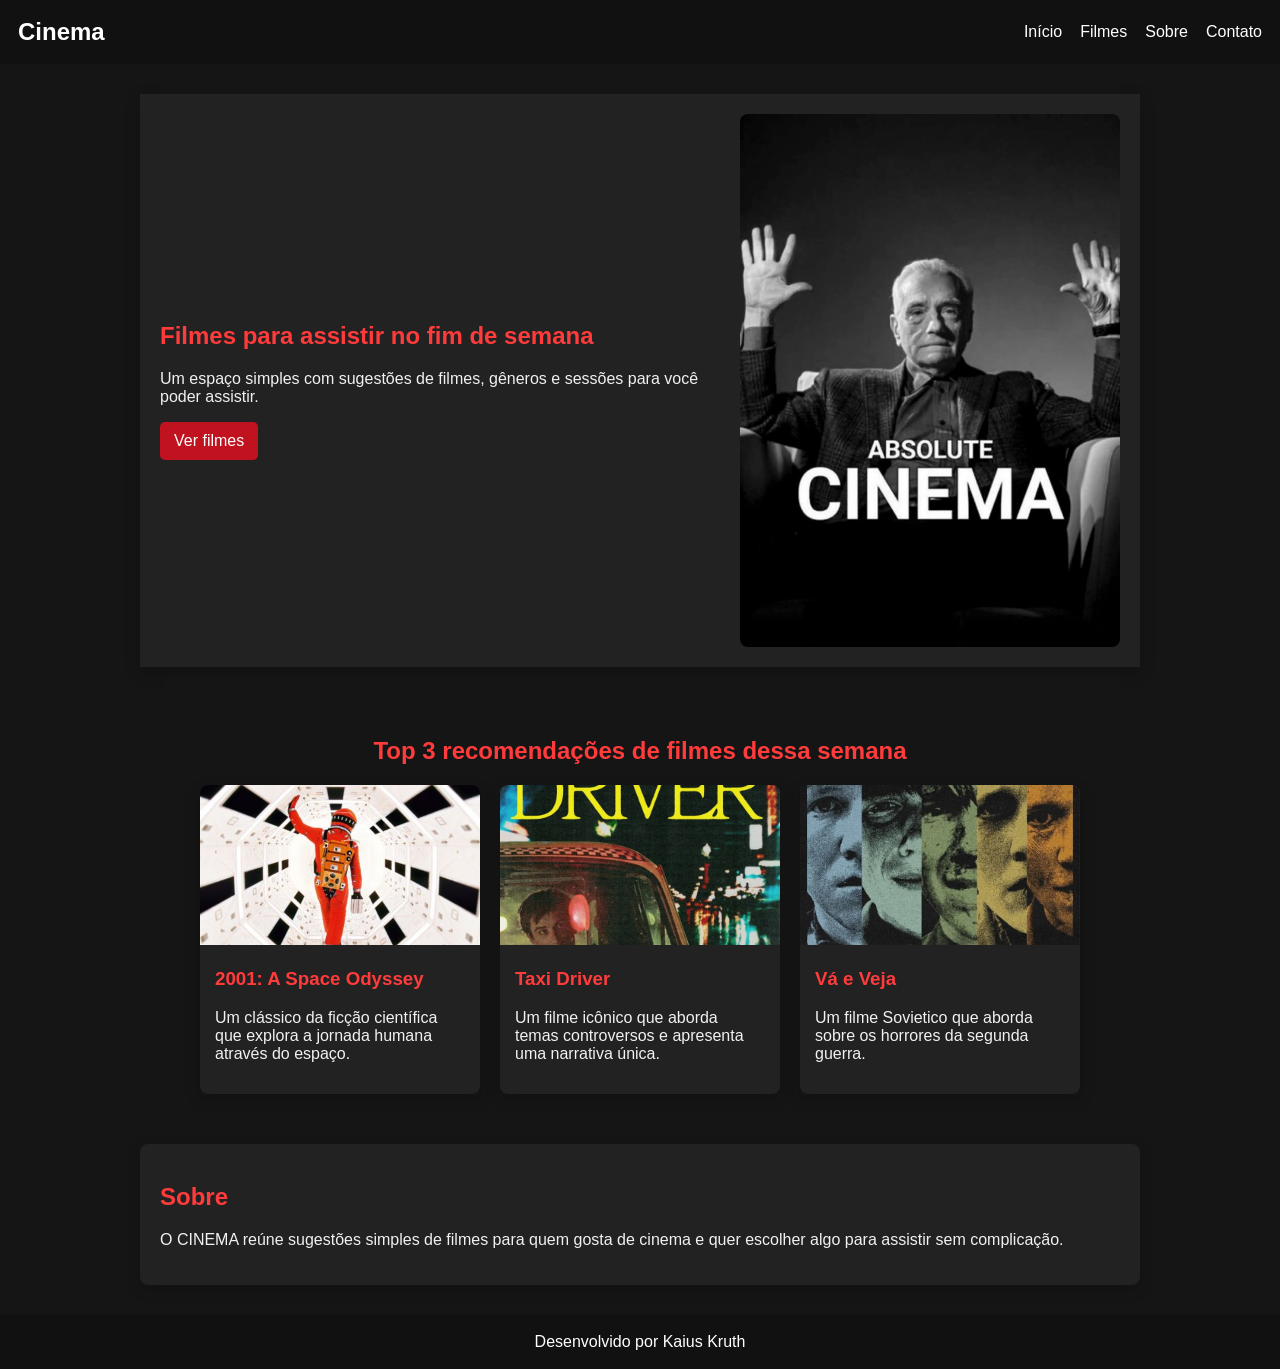
==== index.html @ 54eec021 "Commit inicial" ====
<!DOCTYPE html>
<html lang="pt-br">
<head>
    <meta charset="UTF-8">
    <meta name="viewport" content="width=device-width, initial-scale=1.0">
    <title>CINEMA</title>
    <link rel="stylesheet" href="style.css">
</head>
<body>
    <nav>
        <h2>Cinema</h2>

        <div class="menu">
            <a href="index.html">Início</a>
            <a href="servicos.html">Filmes</a>
            <a href="sobre.html">Sobre</a>
            <a href="contato.html">Contato</a>
        </div>
    </nav>

    <section class="banner">
        <div>
            <h1>Filmes para assistir no fim de semana</h1>
            <p>Um espaço simples com sugestões de filmes, gêneros e sessões para você poder assistir.</p>
            <a class="botao" href="servicos.html">Ver filmes</a>
        </div>

        <img src="imagens/inicio.jpg" alt="Sala de cinema">
    </section>

    <section class="servicos">
        <h2>Top 3 recomendações de filmes dessa semana</h2>

        <div class="cards">
            <div class="card">
                <img src="imagens/2001.jpg" alt="filme 1">
                <h3>2001: A Space Odyssey</h3>
                <p>Um clássico da ficção científica que explora a jornada humana através do espaço.</p>
            </div>

            <div class="card">
                <img src="imagens/Driver.jpg" alt="filme 2">
                <h3>Taxi Driver</h3>
                <p>Um filme icônico que aborda temas controversos e apresenta uma narrativa única.</p>
            </div>

            <div class="card">
                <img src="imagens/Veja.jpg" alt="filme 3">
                <h3>Vá e Veja</h3>
                <p>Um filme Sovietico que aborda sobre os horrores da segunda guerra.</p>
            </div>
        </div>
    </section>

    <section class="sobre">
        <h2>Sobre</h2>
        <p>
            O CINEMA reúne sugestões simples de filmes para quem gosta de cinema
            e quer escolher algo para assistir sem complicação.
        </p>
    </section>

    <footer>
        <p>Desenvolvido por Kaius Kruth</p>
    </footer>
</body>
</html>
---- style.css ----
* {
    box-sizing: border-box;
}

body {
    margin: 0;
    font-family: Arial, Helvetica, sans-serif;
    background-color: #151515;
    color: #f1f1f1;
}

 
nav {
    background-color: #111111;
    color: white;
    padding: 18px;
    display: flex;
    justify-content: space-between;
    align-items: center;
    gap: 20px;
    flex-wrap: wrap;
}

nav h2 {
    margin: 0;
}

.menu {
    display: flex;
    justify-content: center;
    align-items: center;
    gap: 18px;
    flex-wrap: wrap;
}

.menu a {
    color: white;
    text-decoration: none;
    transition: 0.5s;
}

.menu a:hover {
    color: #ff3b3b;
    transform: scale(1.08);
}
 
.banner {
    max-width: 1000px;
    margin: 30px auto;
    background-color: #222222;
    padding: 20px;
    display: flex;
    justify-content: space-between;
    align-items: center;
    gap: 25px;
    flex-wrap: wrap;
    box-shadow: 0px 5px 15px rgba(0,0,0,0.2);
}

.banner div {
    flex: 1;
}

.banner h1,
.pagina h1,
.servicos h2,
.sobre h2 {
    color: #ff3b3b;
}

.banner img {
    width: 100%;
    max-width: 380px;
    height: auto;
    object-fit: cover;
    border-radius: 8px;
}

.botao {
    background-color: #c1121f;
    color: white;
    padding: 10px 14px;
    display: inline-block;
    text-decoration: none;
    border-radius: 5px;
    transition: 0.5s;
}

.botao:hover {
    background-color: #780000;
    transform: translateY(-4px);
}

 
.servicos,
.sobre,
.pagina {
    max-width: 1000px;
    margin: 30px auto;
    padding: 20px;
}

.servicos h2 {
    text-align: center;
}

.cards {
    display: flex;
    justify-content: center;
    align-items: stretch;
    gap: 20px;
    flex-wrap: wrap;
}

.card {
    width: 280px;
    background-color: #222222;
    border-radius: 8px;
    overflow: hidden;
    box-shadow: 0px 5px 15px rgba(0,0,0,0.2);
    transition: 0.5s;
}

.card:hover {
    transform: translateY(-8px);
}

.card img {
    width: 100%;
    height: 160px;
    object-fit: cover;
}

.card h3 {
    color: #ff3b3b;
    padding: 0 15px;
}

.card p {
    padding: 0 15px 15px;
}

 
.sobre {
    background-color: #222222;
    border-radius: 8px;
    box-shadow: 0px 5px 15px rgba(0,0,0,0.15);
}

.sobre-caixa {
    background-color: #222222;
    padding: 20px;
    border-radius: 8px;
    display: flex;
    justify-content: center;
    align-items: center;
    gap: 25px;
    flex-wrap: wrap;
    box-shadow: 0px 5px 15px rgba(0,0,0,0.15);
}

.sobre-caixa img {
    width: 330px;
    height: 230px;
    object-fit: cover;
    border-radius: 8px;
}

 
.contatos {
    display: grid;
    grid-template-columns: repeat(2, 1fr);
    gap: 18px;
    margin: 18px 0 24px 0;
}

.contato-item {
    background-color: #222222;
    padding: 16px;
    border-radius: 8px;
    box-shadow: 0px 5px 12px rgba(0,0,0,0.25);
}

.contato-item h3 {
    margin: 0 0 8px 0;
    color: #ff3b3b;
}

.contato-item p {
    margin: 0;
    color: #dcdcdc;
}

.contato-form {
    background-color: #222222;
    padding: 16px;
    border-radius: 8px;
    box-shadow: 0px 5px 12px rgba(0,0,0,0.25);
    margin-bottom: 20px;
}

.contato-form label {
    display: block;
    font-size: 14px;
    margin-bottom: 6px;
    color: #e6e6e6;
}

.contato-form input,
.contato-form textarea {
    width: 100%;
    padding: 10px;
    border-radius: 6px;
    border: 1px solid #333;
    background-color: #0f0f0f;
    color: #f1f1f1;
    margin-bottom: 12px;
}

.contato-form textarea { min-height: 120px; }

.contato-form .botao {
    display: inline-block;
}

.pagina a { color: #ff7b7b; text-decoration: none; }
.pagina a:hover { text-decoration: underline; }

footer {
    background-color: #111111;
    color: white;
    padding: 18px;
    text-align: center;
    display: flex;
    justify-content: center;
    align-items: center;
}

footer p {
    margin: 0;
}

@media(max-width: 768px) {
    nav {
        flex-direction: column;
        text-align: center;
    }

    .banner {
        flex-direction: column;
        text-align: center;
        margin: 20px;
    }

    .banner img,
    .sobre-caixa img {
        width: 100%;
    }

    .cards {
        flex-direction: column;
        align-items: center;
    }

    .card {
        width: 100%;
    }
}
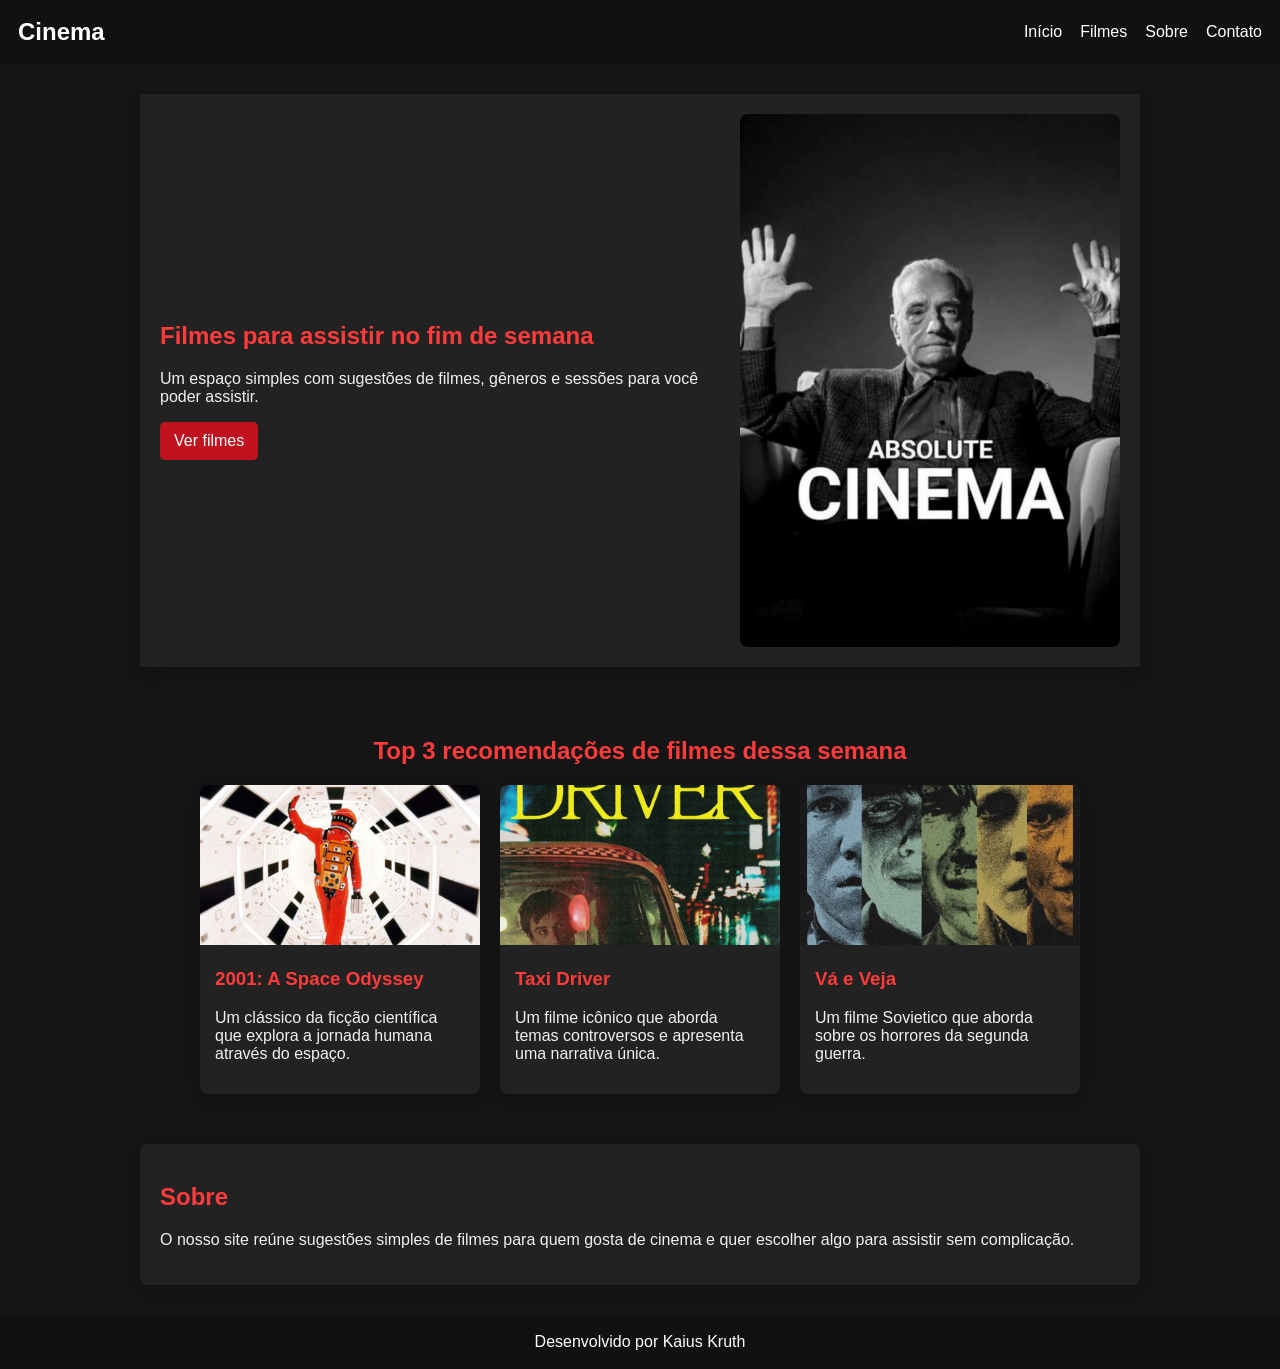
==== commit 2e5e7a31: "Update index.html" ====
--- a/index.html
+++ b/index.html
@@ -55,7 +55,7 @@
     <section class="sobre">
         <h2>Sobre</h2>
         <p>
-            O CINEMA reúne sugestões simples de filmes para quem gosta de cinema
+            O nosso site reúne sugestões simples de filmes para quem gosta de cinema
             e quer escolher algo para assistir sem complicação.
         </p>
     </section>
